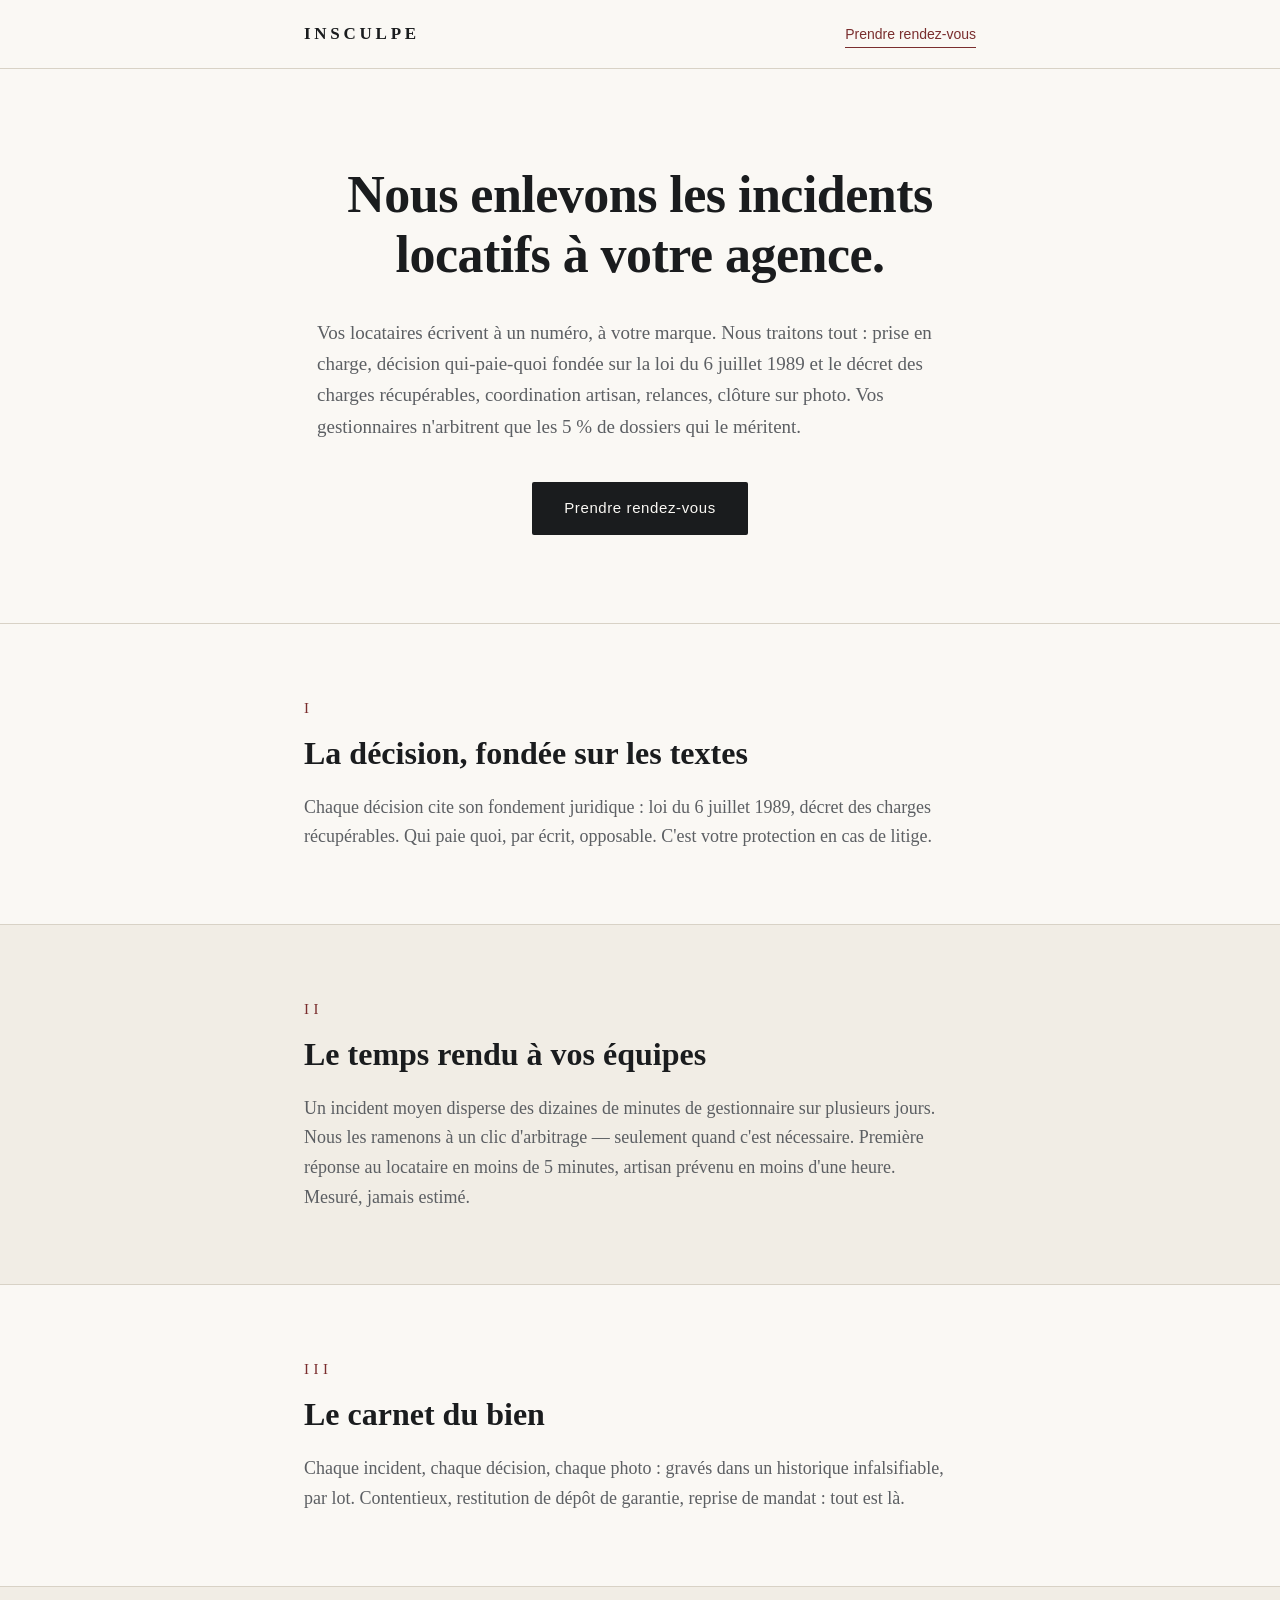
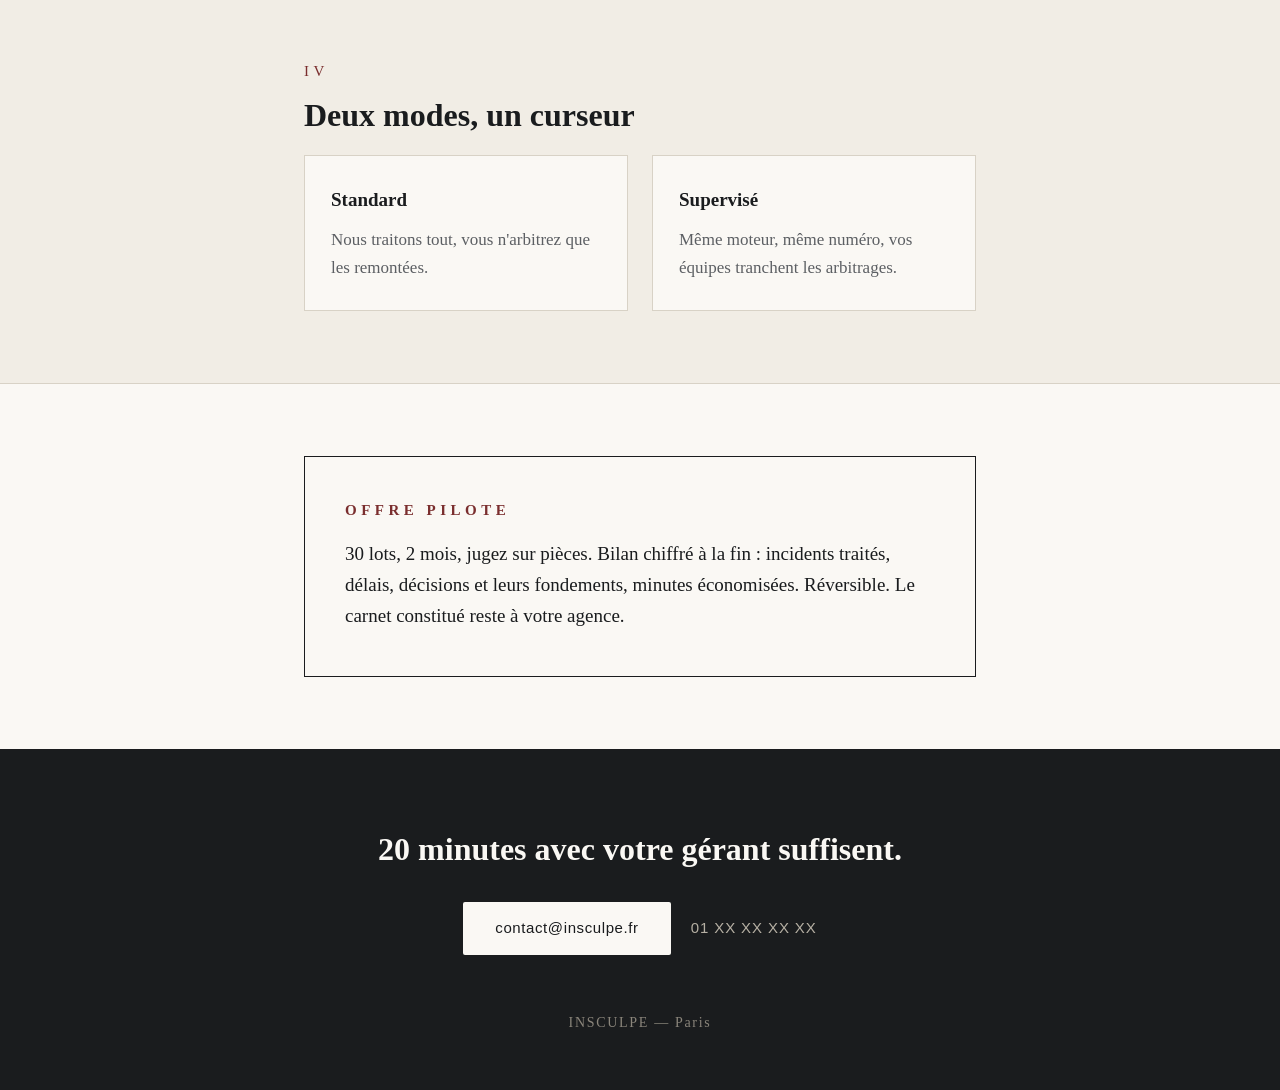
==== agences.html @ 3362af07 "Déploiement du site — 2026-07-17 18:59" ====
<!doctype html>
<html lang="fr">
<head>
  <meta charset="utf-8">
  <meta name="viewport" content="width=device-width, initial-scale=1">
  <title>INSCULPE — Nous enlevons les incidents locatifs à votre agence</title>
  <meta name="description" content="Vos locataires écrivent à un numéro, à votre marque. Nous traitons tout : prise en charge, décision fondée sur la loi, coordination artisan, clôture sur photo.">
  <meta name="robots" content="noindex">
  <link rel="stylesheet" href="assets/agences.css">
</head>
<body>

  <header class="topbar">
    <div class="wrap topbar-inner">
      <span class="wordmark">INSCULPE</span>
      <a class="topbar-cta" href="mailto:contact@insculpe.fr">Prendre rendez-vous</a>
    </div>
  </header>

  <main>

    <section class="hero">
      <div class="wrap">
        <h1>Nous enlevons les incidents locatifs à&nbsp;votre&nbsp;agence.</h1>
        <p class="hero-sub">Vos locataires écrivent à un numéro, à votre marque. Nous traitons tout&nbsp;: prise en charge, décision qui-paie-quoi fondée sur la loi du 6&nbsp;juillet&nbsp;1989 et le décret des charges récupérables, coordination artisan, relances, clôture sur photo. Vos gestionnaires n'arbitrent que les 5&nbsp;% de dossiers qui le méritent.</p>
        <p class="hero-actions">
          <a class="btn" href="mailto:contact@insculpe.fr">Prendre rendez-vous</a>
        </p>
      </div>
    </section>

    <section class="block">
      <div class="wrap">
        <p class="kicker">I</p>
        <h2>La décision, fondée sur les textes</h2>
        <p>Chaque décision cite son fondement juridique&nbsp;: loi du 6&nbsp;juillet&nbsp;1989, décret des charges récupérables. Qui paie quoi, par écrit, opposable. C'est votre protection en cas de litige.</p>
      </div>
    </section>

    <section class="block block-alt">
      <div class="wrap">
        <p class="kicker">II</p>
        <h2>Le temps rendu à vos équipes</h2>
        <p>Un incident moyen disperse des dizaines de minutes de gestionnaire sur plusieurs jours. Nous les ramenons à un clic d'arbitrage — seulement quand c'est nécessaire. Première réponse au locataire en moins de 5&nbsp;minutes, artisan prévenu en moins d'une heure. Mesuré, jamais estimé.</p>
      </div>
    </section>

    <section class="block">
      <div class="wrap">
        <p class="kicker">III</p>
        <h2>Le carnet du bien</h2>
        <p>Chaque incident, chaque décision, chaque photo&nbsp;: gravés dans un historique infalsifiable, par lot. Contentieux, restitution de dépôt de garantie, reprise de mandat&nbsp;: tout est là.</p>
      </div>
    </section>

    <section class="block block-alt">
      <div class="wrap">
        <p class="kicker">IV</p>
        <h2>Deux modes, un curseur</h2>
        <div class="modes">
          <div class="mode">
            <h3>Standard</h3>
            <p>Nous traitons tout, vous n'arbitrez que les remontées.</p>
          </div>
          <div class="mode">
            <h3>Supervisé</h3>
            <p>Même moteur, même numéro, vos équipes tranchent les arbitrages.</p>
          </div>
        </div>
      </div>
    </section>

    <section class="block">
      <div class="wrap">
        <div class="pilote">
          <h2>Offre pilote</h2>
          <p>30&nbsp;lots, 2&nbsp;mois, jugez sur pièces. Bilan chiffré à la fin&nbsp;: incidents traités, délais, décisions et leurs fondements, minutes économisées. Réversible. Le carnet constitué reste à votre agence.</p>
        </div>
      </div>
    </section>

  </main>

  <footer class="footer">
    <div class="wrap">
      <p class="footer-lead">20&nbsp;minutes avec votre gérant suffisent.</p>
      <p class="footer-contact">
        <a class="btn btn-light" href="mailto:contact@insculpe.fr">contact@insculpe.fr</a>
        <span class="footer-tel">01&nbsp;XX&nbsp;XX&nbsp;XX&nbsp;XX</span>
      </p>
      <p class="footer-fine">INSCULPE — Paris</p>
    </div>
  </footer>

</body>
</html>
---- assets/agences.css ----
/* INSCULPE — vitrine agences. Sobre, typographique, une page.
   Encre sur papier, serif de caractère, zéro dépendance. */

:root {
  --encre: #1a1c1e;
  --papier: #faf8f4;
  --papier-alt: #f1ede5;
  --gris: #5c5f63;
  --filet: #d8d2c6;
  --accent: #7a2e2e;
  --serif: "Iowan Old Style", "Palatino Linotype", Palatino, Georgia, "Times New Roman", serif;
  --sans: -apple-system, BlinkMacSystemFont, "Segoe UI", Helvetica, Arial, sans-serif;
}

* { margin: 0; padding: 0; box-sizing: border-box; }

html { scroll-behavior: smooth; }

body {
  font-family: var(--serif);
  color: var(--encre);
  background: var(--papier);
  line-height: 1.65;
  font-size: 18px;
  -webkit-font-smoothing: antialiased;
}

.wrap {
  max-width: 720px;
  margin: 0 auto;
  padding: 0 24px;
}

/* ── Barre haute ─────────────────────────────── */

.topbar {
  border-bottom: 1px solid var(--filet);
  background: var(--papier);
}

.topbar-inner {
  display: flex;
  align-items: baseline;
  justify-content: space-between;
  padding-top: 20px;
  padding-bottom: 20px;
}

.wordmark {
  font-family: var(--serif);
  font-weight: 600;
  letter-spacing: 0.22em;
  font-size: 17px;
}

.topbar-cta {
  font-family: var(--sans);
  font-size: 14px;
  color: var(--accent);
  text-decoration: none;
  border-bottom: 1px solid currentColor;
  padding-bottom: 1px;
}

/* ── Hero ────────────────────────────────────── */

.hero {
  padding: 96px 0 88px;
  text-align: center;
}

.hero h1 {
  font-size: clamp(34px, 5.5vw, 52px);
  line-height: 1.15;
  font-weight: 600;
  letter-spacing: -0.01em;
  max-width: 16em;
  margin: 0 auto;
}

.hero-sub {
  margin: 32px auto 0;
  max-width: 34em;
  font-size: 19px;
  color: var(--gris);
  text-align: left;
}

.hero-actions { margin-top: 40px; }

.btn {
  display: inline-block;
  font-family: var(--sans);
  font-size: 15px;
  letter-spacing: 0.04em;
  text-decoration: none;
  color: var(--papier);
  background: var(--encre);
  padding: 14px 32px;
  border-radius: 2px;
}

.btn-light {
  background: var(--papier);
  color: var(--encre);
}

/* ── Sections ────────────────────────────────── */

.block {
  padding: 72px 0;
  border-top: 1px solid var(--filet);
}

.block-alt { background: var(--papier-alt); }

.kicker {
  font-family: var(--serif);
  font-size: 15px;
  letter-spacing: 0.3em;
  color: var(--accent);
  margin-bottom: 12px;
}

.block h2 {
  font-size: clamp(24px, 3.4vw, 32px);
  font-weight: 600;
  line-height: 1.25;
  margin-bottom: 20px;
}

.block p { max-width: 36em; }

.block > .wrap > p:not(.kicker) { color: var(--gris); }

/* ── Deux modes ──────────────────────────────── */

.modes {
  display: grid;
  grid-template-columns: 1fr 1fr;
  gap: 24px;
  margin-top: 8px;
}

.mode {
  border: 1px solid var(--filet);
  background: var(--papier);
  padding: 28px 26px;
}

.mode h3 {
  font-size: 19px;
  font-weight: 600;
  margin-bottom: 10px;
}

.mode p {
  color: var(--gris);
  font-size: 17px;
}

/* ── Offre pilote ────────────────────────────── */

.pilote {
  border: 1px solid var(--encre);
  padding: 44px 40px;
  background: var(--papier);
}

.pilote h2 {
  font-size: 15px;
  letter-spacing: 0.3em;
  text-transform: uppercase;
  font-weight: 600;
  color: var(--accent);
  margin-bottom: 18px;
}

.pilote p {
  font-size: 19px;
  color: var(--encre);
}

/* ── Pied de page ────────────────────────────── */

.footer {
  background: var(--encre);
  color: var(--papier);
  text-align: center;
  padding: 80px 0 56px;
}

.footer-lead {
  font-size: clamp(24px, 3.4vw, 32px);
  font-weight: 600;
  line-height: 1.3;
  max-width: 20em;
  margin: 0 auto 32px;
}

.footer-contact {
  display: flex;
  flex-wrap: wrap;
  gap: 20px;
  align-items: center;
  justify-content: center;
}

.footer-tel {
  font-family: var(--sans);
  font-size: 15px;
  color: #b6b0a4;
  letter-spacing: 0.06em;
}

.footer-fine {
  margin-top: 56px;
  font-size: 14px;
  color: #8a857b;
  letter-spacing: 0.12em;
}

/* ── Mobile ──────────────────────────────────── */

@media (max-width: 560px) {
  body { font-size: 17px; }
  .hero { padding: 64px 0 56px; }
  .hero-sub { font-size: 17px; }
  .block { padding: 52px 0; }
  .modes { grid-template-columns: 1fr; }
  .pilote { padding: 32px 24px; }
}
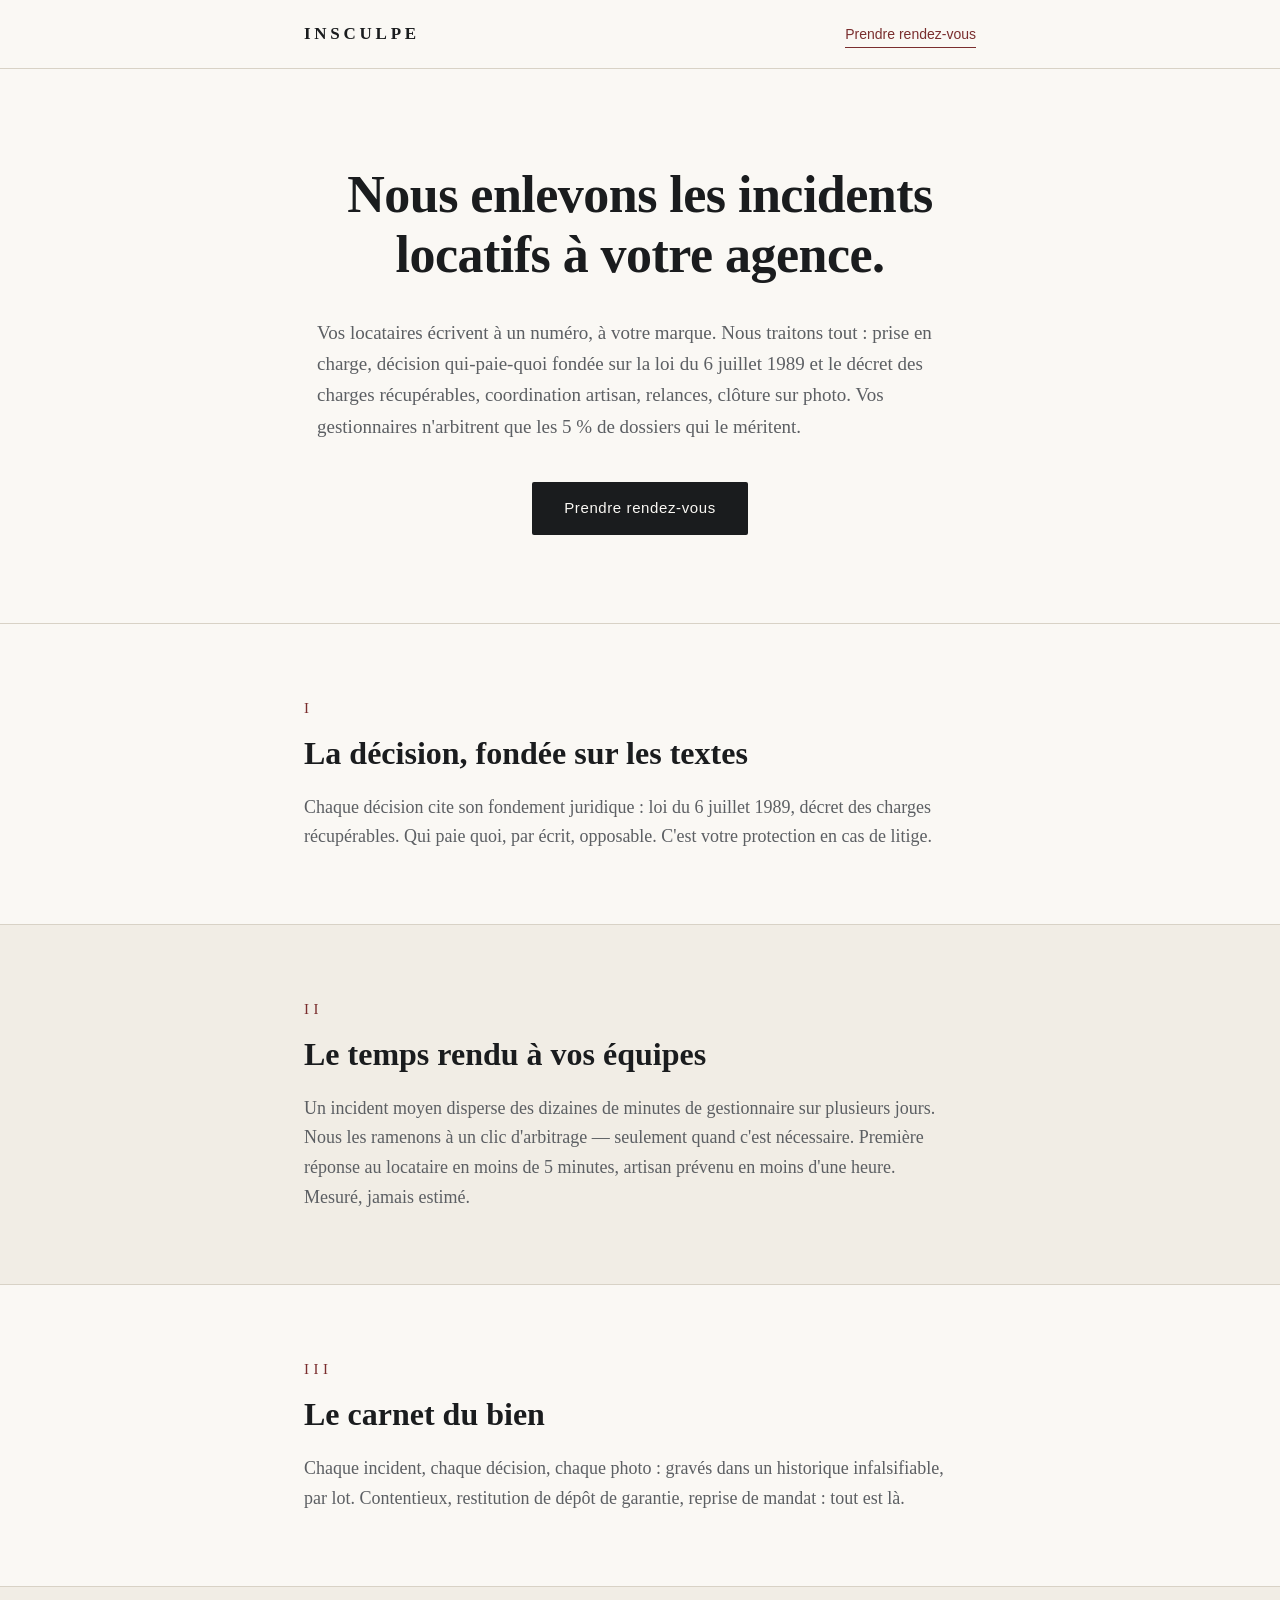
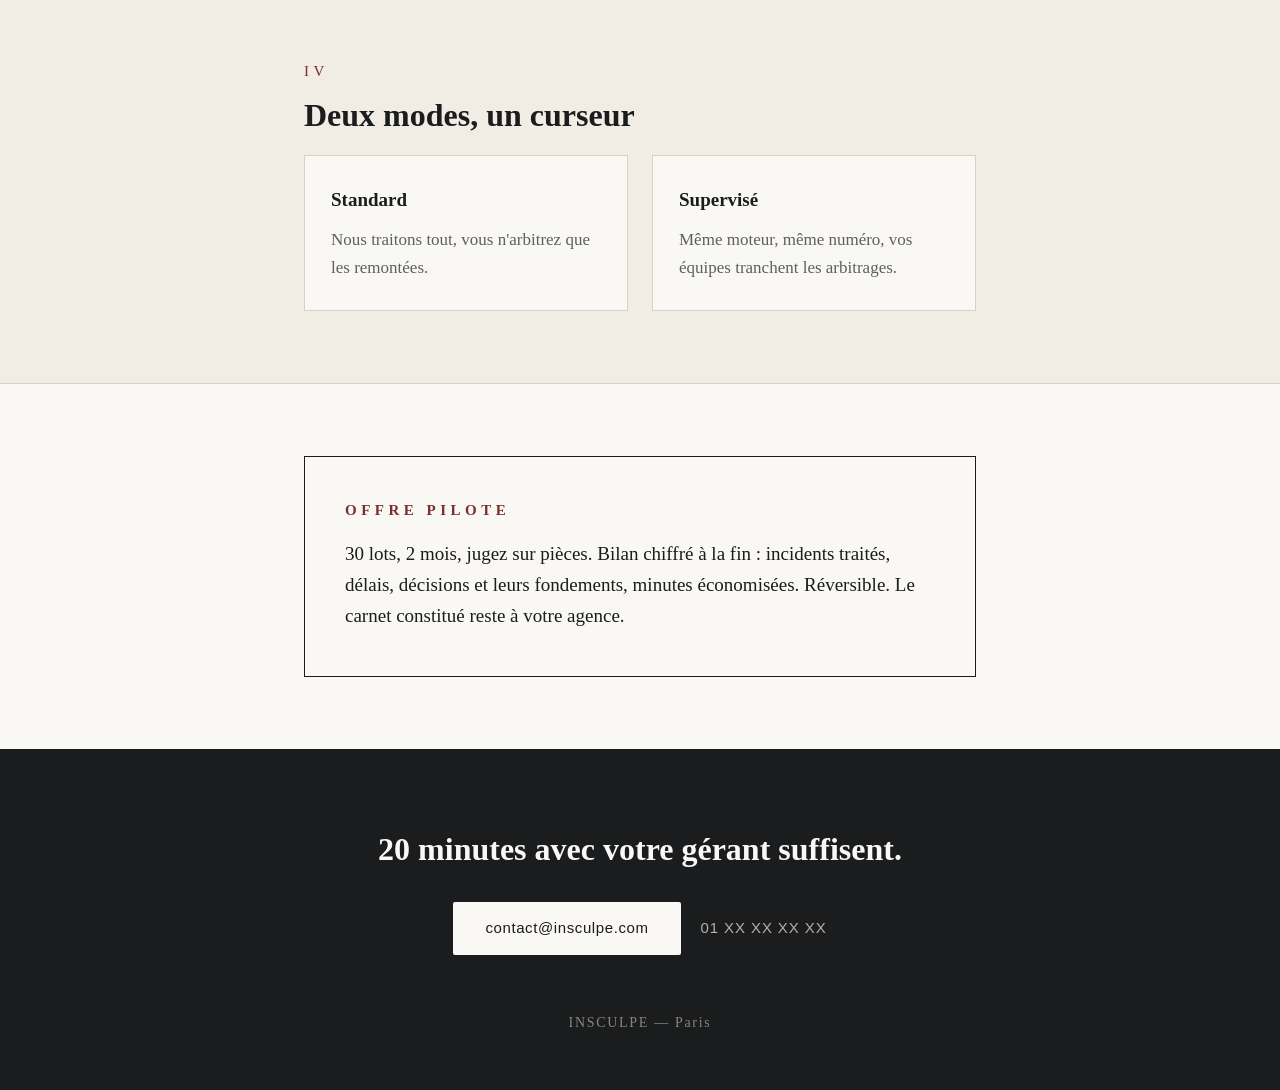
==== commit 8daffe15: "Déploiement du site — 2026-07-20 09:29" ====
--- a/agences.html
+++ b/agences.html
@@ -13,7 +13,7 @@
   <header class="topbar">
     <div class="wrap topbar-inner">
       <span class="wordmark">INSCULPE</span>
-      <a class="topbar-cta" href="mailto:contact@insculpe.fr">Prendre rendez-vous</a>
+      <a class="topbar-cta" href="mailto:contact@insculpe.com">Prendre rendez-vous</a>
     </div>
   </header>
 
@@ -24,7 +24,7 @@
         <h1>Nous enlevons les incidents locatifs à&nbsp;votre&nbsp;agence.</h1>
         <p class="hero-sub">Vos locataires écrivent à un numéro, à votre marque. Nous traitons tout&nbsp;: prise en charge, décision qui-paie-quoi fondée sur la loi du 6&nbsp;juillet&nbsp;1989 et le décret des charges récupérables, coordination artisan, relances, clôture sur photo. Vos gestionnaires n'arbitrent que les 5&nbsp;% de dossiers qui le méritent.</p>
         <p class="hero-actions">
-          <a class="btn" href="mailto:contact@insculpe.fr">Prendre rendez-vous</a>
+          <a class="btn" href="mailto:contact@insculpe.com">Prendre rendez-vous</a>
         </p>
       </div>
     </section>
@@ -85,7 +85,7 @@
     <div class="wrap">
       <p class="footer-lead">20&nbsp;minutes avec votre gérant suffisent.</p>
       <p class="footer-contact">
-        <a class="btn btn-light" href="mailto:contact@insculpe.fr">contact@insculpe.fr</a>
+        <a class="btn btn-light" href="mailto:contact@insculpe.com">contact@insculpe.com</a>
         <span class="footer-tel">01&nbsp;XX&nbsp;XX&nbsp;XX&nbsp;XX</span>
       </p>
       <p class="footer-fine">INSCULPE — Paris</p>
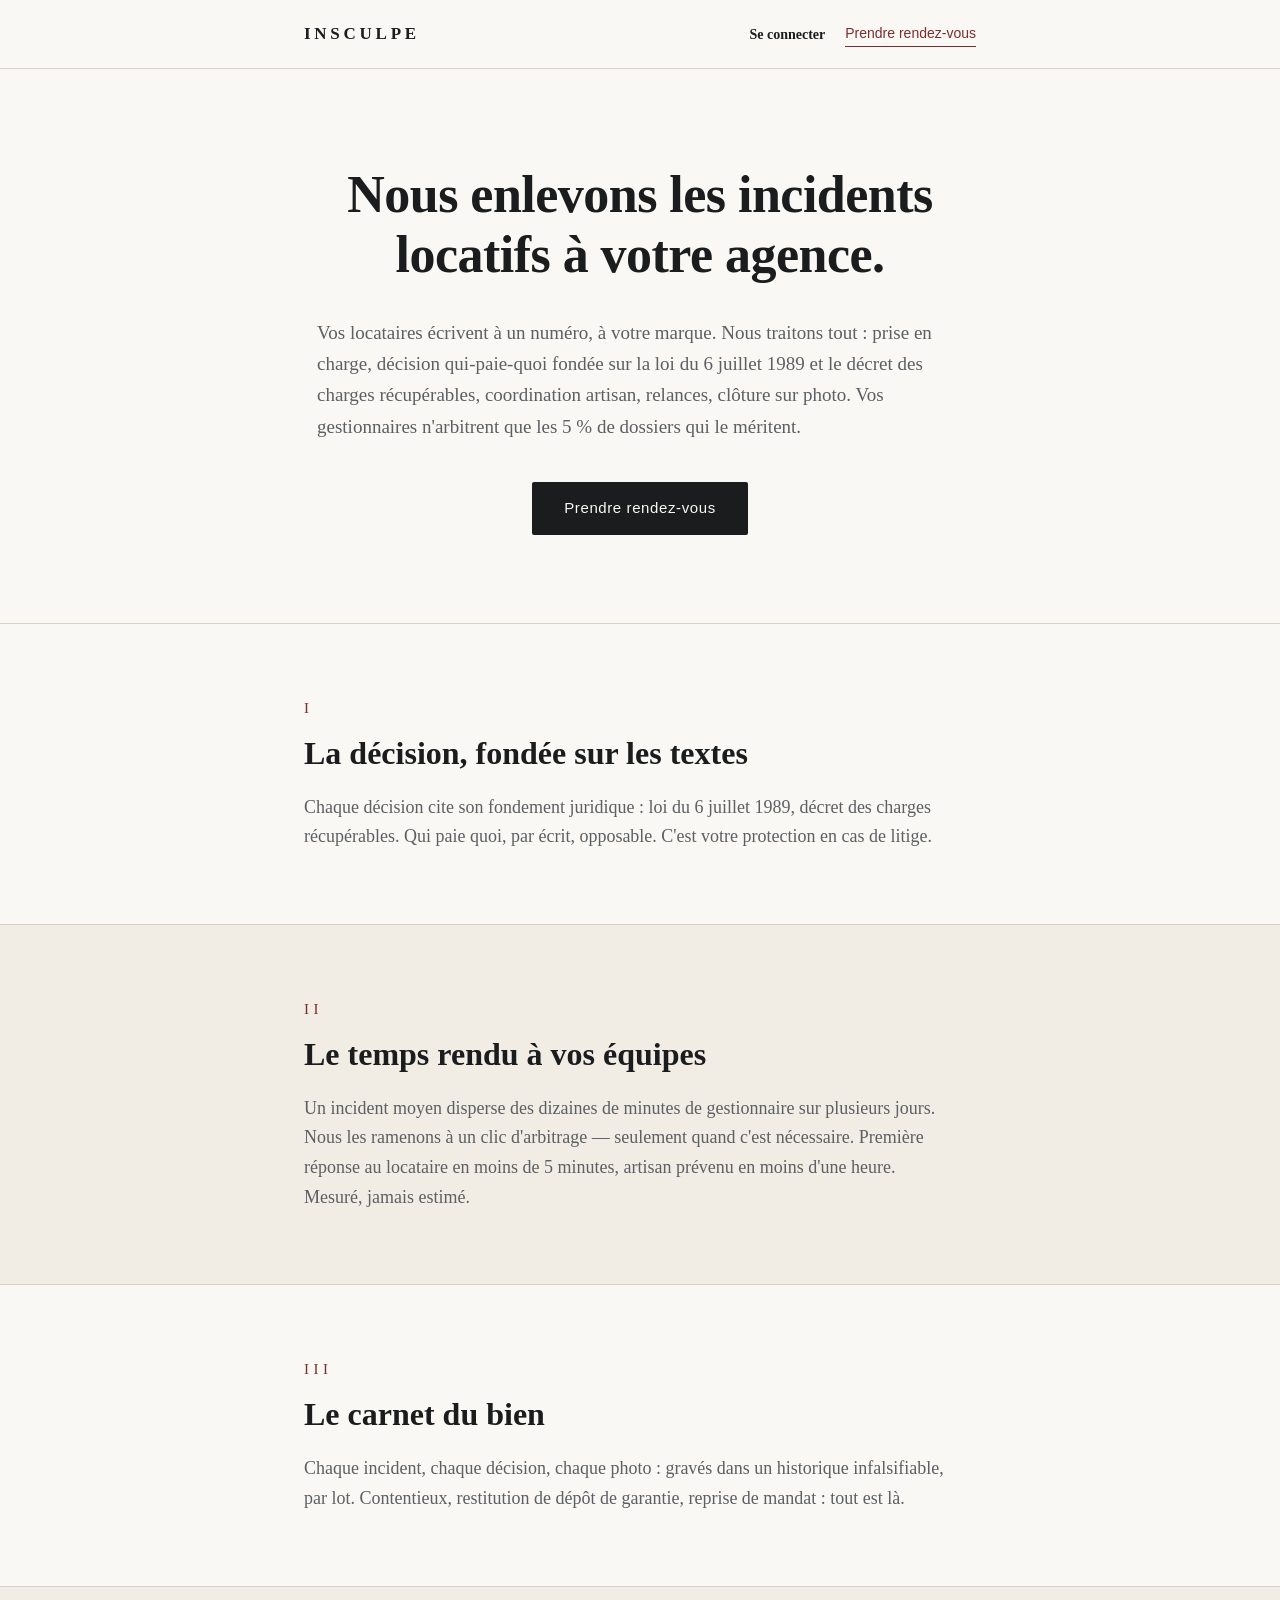
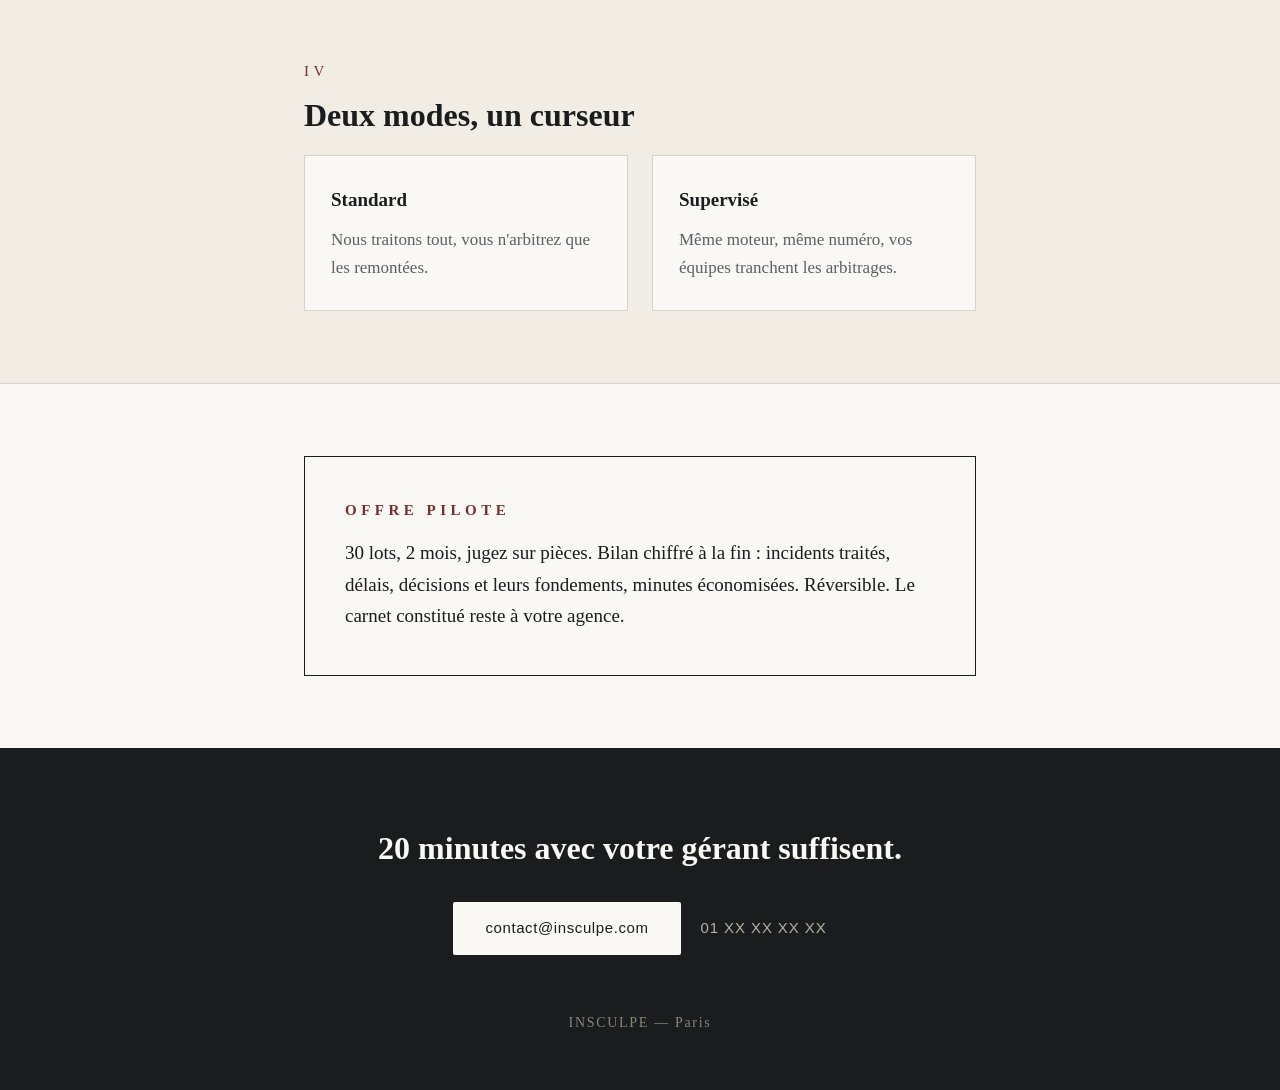
==== commit af143fc3: "Déploiement du site — 2026-07-20 13:54" ====
--- a/agences.html
+++ b/agences.html
@@ -13,7 +13,10 @@
   <header class="topbar">
     <div class="wrap topbar-inner">
       <span class="wordmark">INSCULPE</span>
-      <a class="topbar-cta" href="mailto:contact@insculpe.com">Prendre rendez-vous</a>
+      <span style="display:flex;align-items:center;gap:20px">
+        <a href="https://chat.insculpe.com/connexion" style="color:inherit;text-decoration:none;font-weight:600;font-size:14px">Se connecter</a>
+        <a class="topbar-cta" href="mailto:contact@insculpe.com">Prendre rendez-vous</a>
+      </span>
     </div>
   </header>
 
